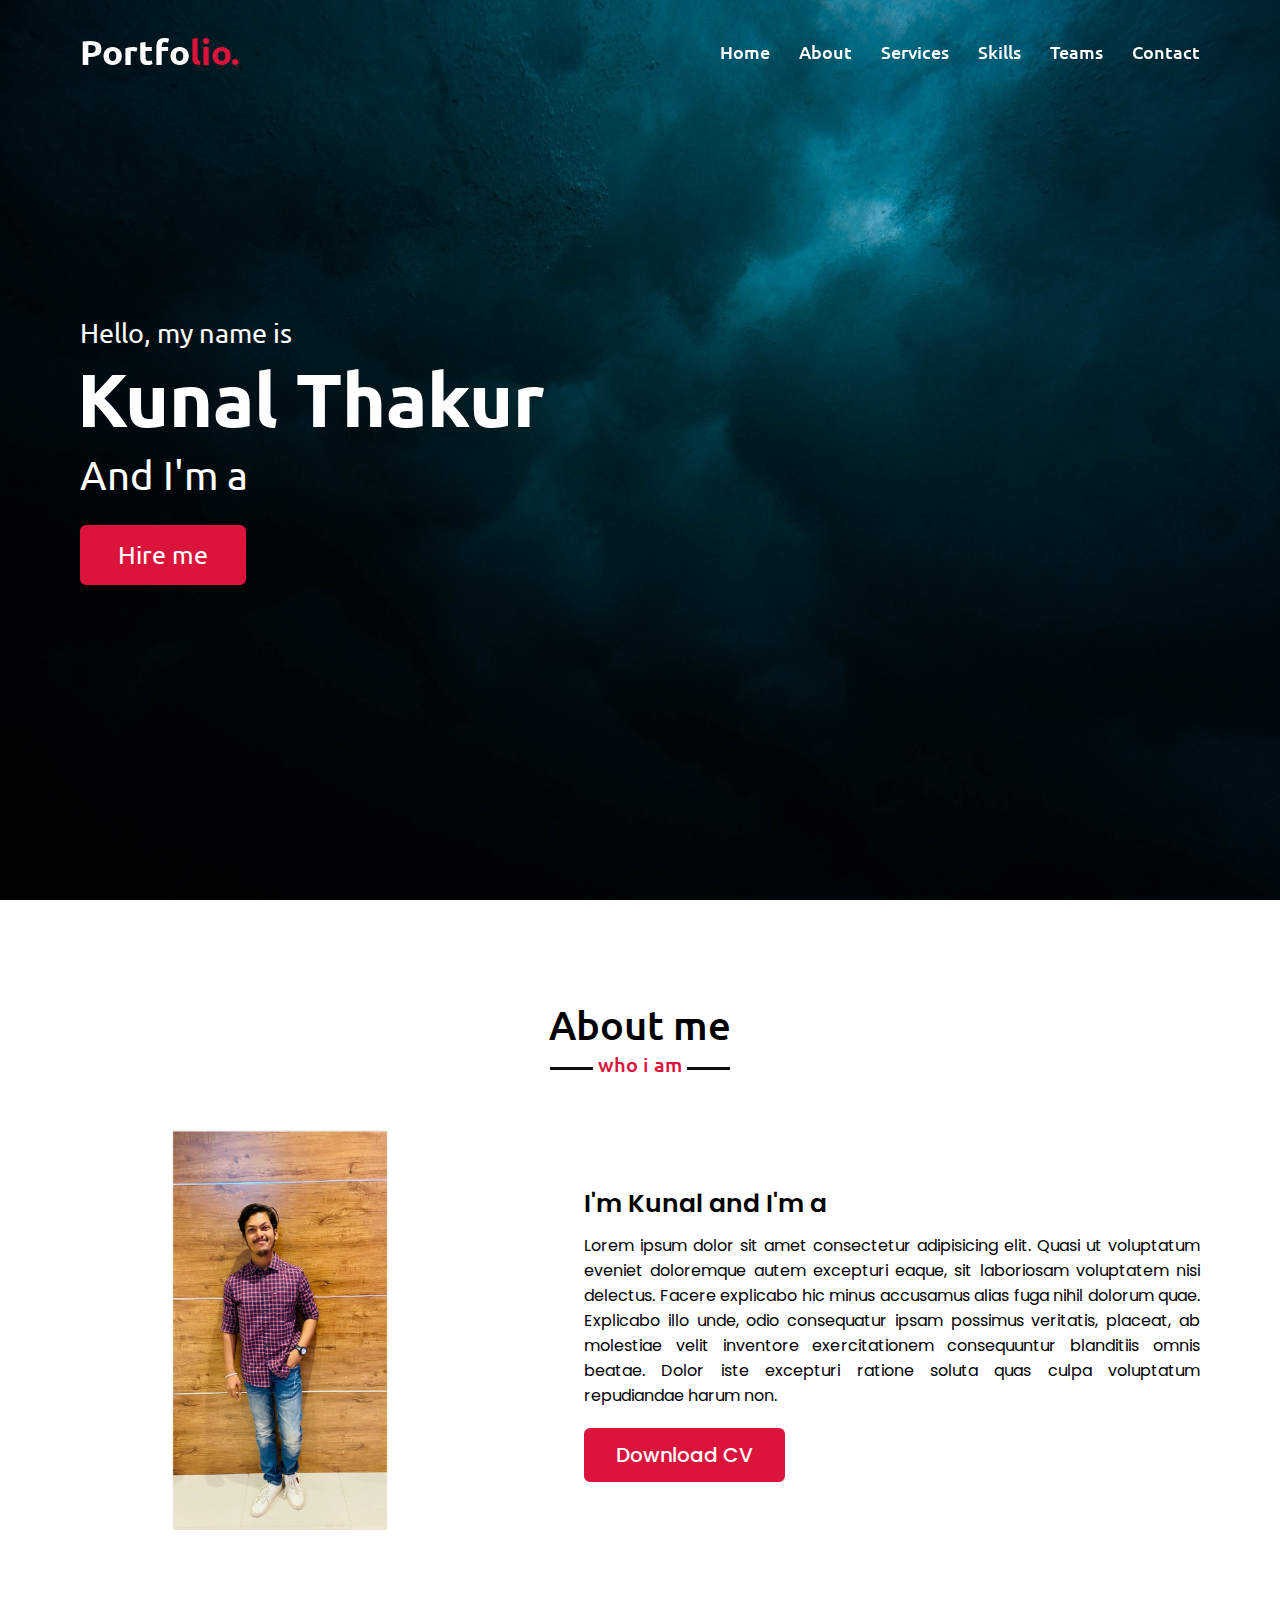
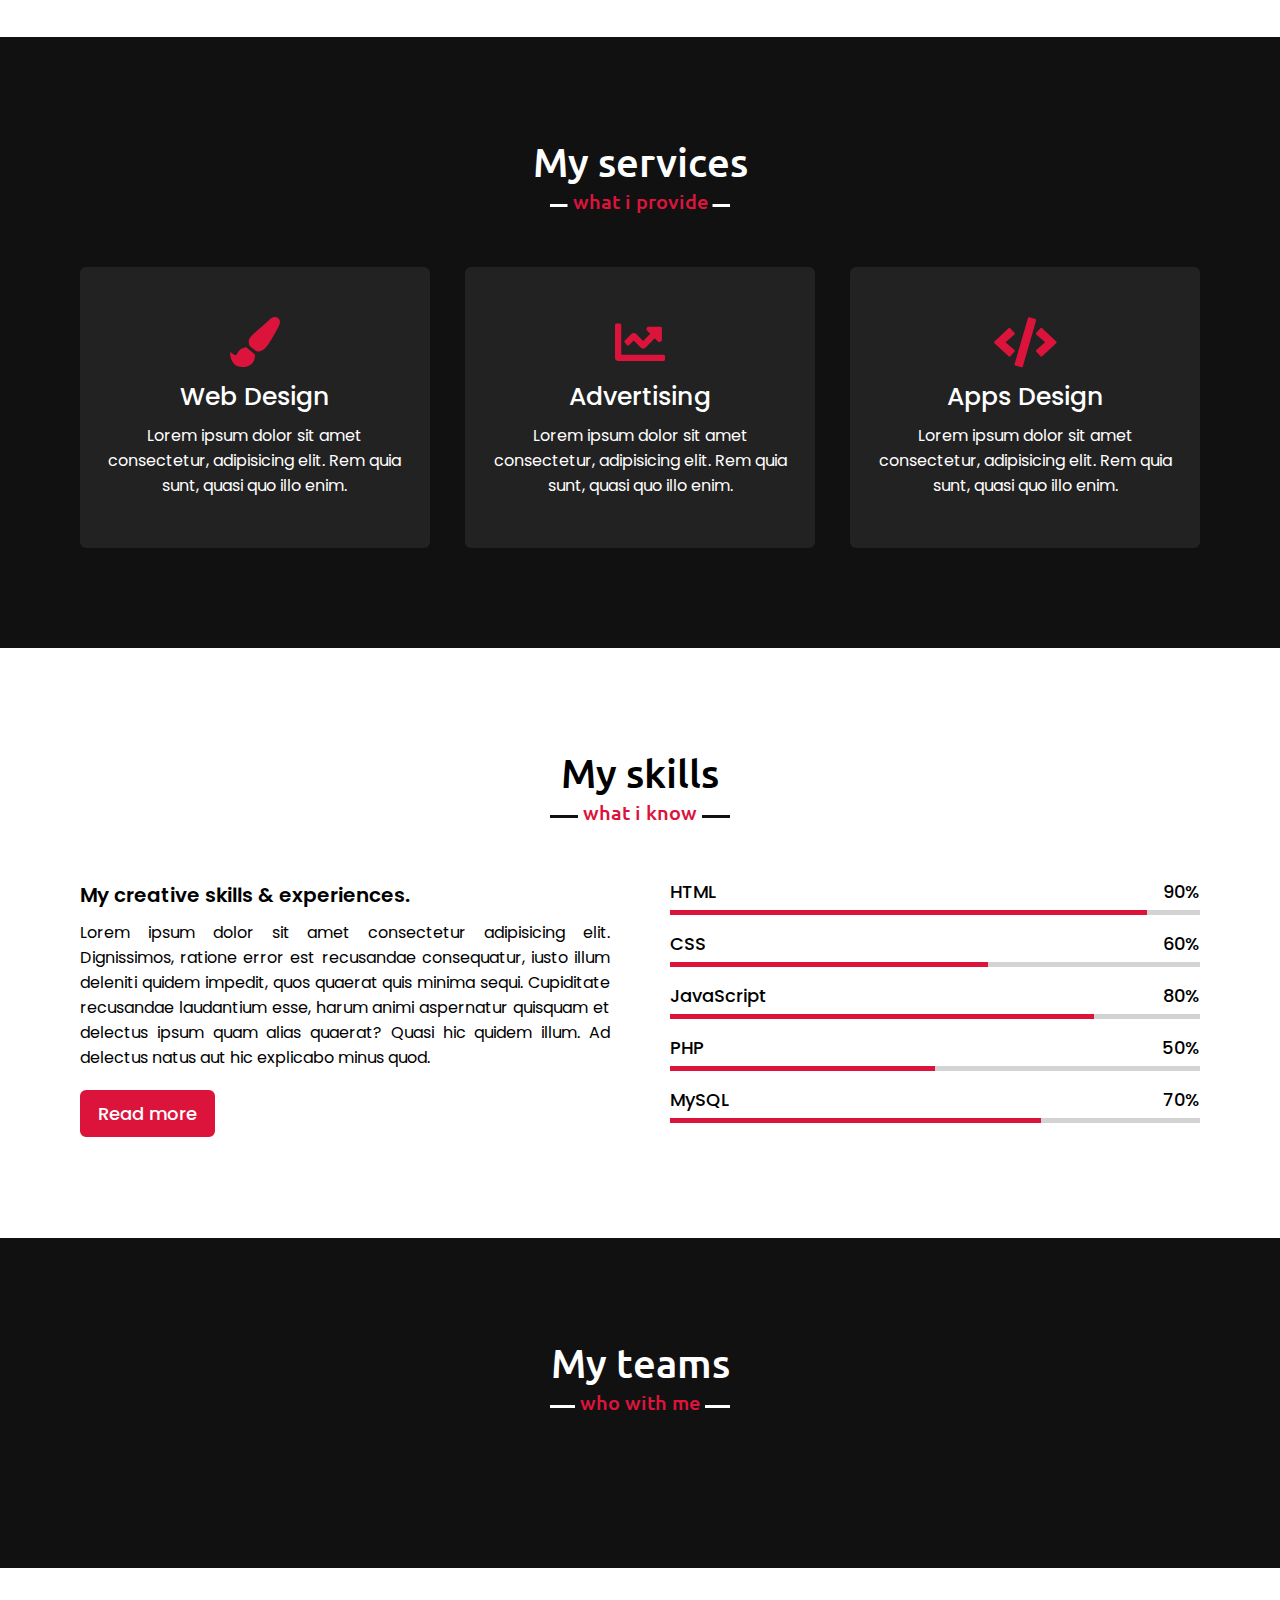
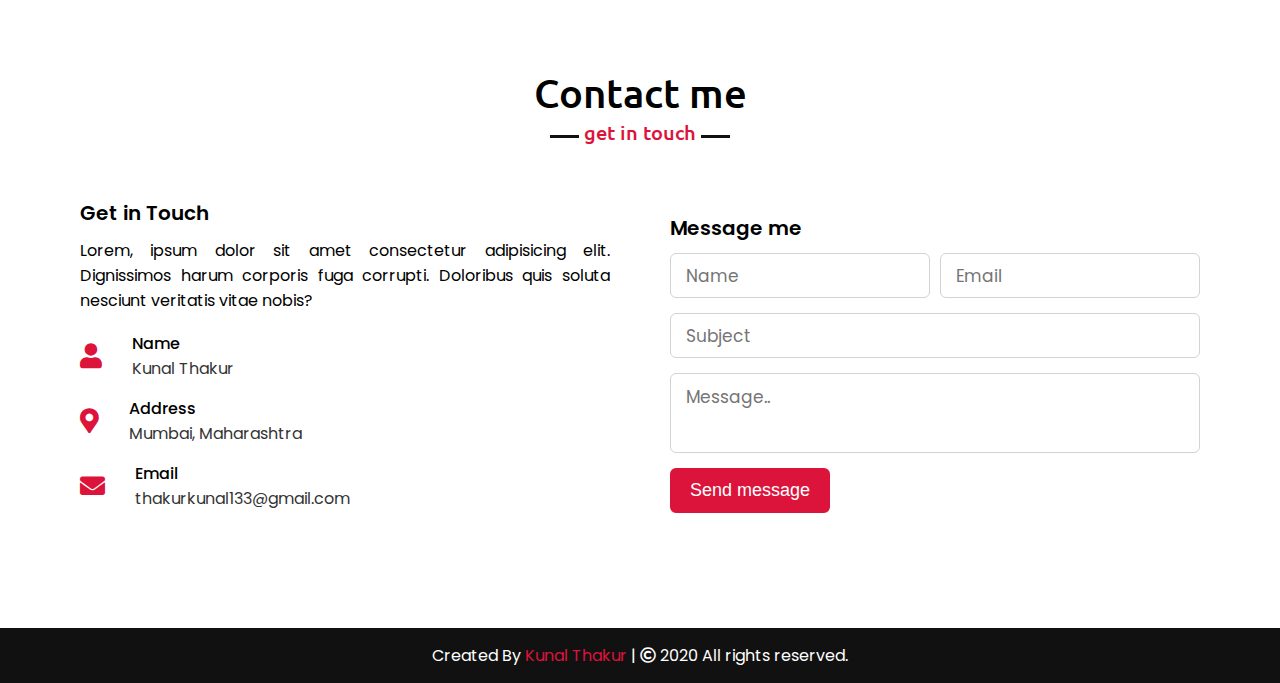
==== personal-portfolio/index.html @ 7581383e "1st project" ====
<!DOCTYPE html>
<html lang="en">

<head>
    <meta charset="UTF-8">
    <meta http-equiv="X-UA-Compatible" content="IE=edge">
    <meta name="viewport" content="width=device-width, initial-scale=1.0">
    <title>Personal Portfolio</title>
</head>

<body>
    <link rel="stylesheet" href="style.css">
    <link rel="stylesheet" href="https://cdnjs.cloudflare.com/ajax/libs/font-awesome/5.15.3/css/all.min.css" />
    <script src="https://code.jquery.com/jquery-3.5.1.min.js"></script>
    <script src="https://cdnjs.cloudflare.com/ajax/libs/typed.js/2.0.11/typed.min.js"></script>
    <script src="https://cdnjs.cloudflare.com/ajax/libs/waypoints/4.0.1/jquery.waypoints.min.js"></script>
    <script src="https://cdnjs.cloudflare.com/ajax/libs/OwlCarousel2/2.3.4/owl.carousel.min.js"></script>
    <script src="https://smtpjs.com/v3/smtp.js"></script>
    <link rel="stylesheet" href="https://cdnjs.cloudflare.com/ajax/libs/OwlCarousel2/2.3.4/assets/owl.carousel.min.css" />
    </head>

    <body>
        <div class="scroll-up-btn">
            <i class="fas fa-angle-up"></i>
        </div>
        <nav class="navbar">
            <div class="max-width">
                <div class="logo"><a href="#">Portfo<span>lio.</span></a></div>
                <ul class="menu">
                    <li><a href="#home" class="menu-btn">Home</a></li>
                    <li><a href="#about" class="menu-btn">About</a></li>
                    <li><a href="#services" class="menu-btn">Services</a></li>
                    <li><a href="#skills" class="menu-btn">Skills</a></li>
                    <li><a href="#teams" class="menu-btn">Teams</a></li>
                    <li><a href="#contact" class="menu-btn">Contact</a></li>
                </ul>
                <div class="menu-btn">
                    <i class="fas fa-bars"></i>
                </div>
            </div>
        </nav>
        <!-- home section start -->
        <section class="home" id="home">
            <div class="max-width">
                <div class="home-content">
                    <div class="text-1">Hello, my name is</div>
                    <div class="text-2">Kunal Thakur</div>
                    <div class="text-3">And I'm a <span class="typing"></span></div>
                    <a href="#">Hire me</a>
                </div>
            </div>
        </section>
        <!-- about section start -->
        <section class="about" id="about">
            <div class="max-width">
                <h2 class="title">About me</h2>
                <div class="about-content">
                    <div class="column left">
                        <img src="WhatsApp Image 2022-02-04 at 9.18.11 AM.jpeg" alt="">
                    </div>
                    <div class="column right">
                        <div class="text">I'm Kunal and I'm a <span class="typing-2"></span></div>
                        <p>Lorem ipsum dolor sit amet consectetur adipisicing elit. Quasi ut voluptatum eveniet doloremque autem excepturi eaque, sit laboriosam voluptatem nisi delectus. Facere explicabo hic minus accusamus alias fuga nihil dolorum quae.
                            Explicabo illo unde, odio consequatur ipsam possimus veritatis, placeat, ab molestiae velit inventore exercitationem consequuntur blanditiis omnis beatae. Dolor iste excepturi ratione soluta quas culpa voluptatum repudiandae
                            harum non.</p>
                        <a href="#">Download CV</a>
                    </div>
                </div>
            </div>
        </section>
        <!-- services section start -->
        <section class="services" id="services">
            <div class="max-width">
                <h2 class="title">My services</h2>
                <div class="serv-content">
                    <div class="card">
                        <div class="box">
                            <i class="fas fa-paint-brush"></i>
                            <div class="text">Web Design</div>
                            <p>Lorem ipsum dolor sit amet consectetur, adipisicing elit. Rem quia sunt, quasi quo illo enim.</p>
                        </div>
                    </div>
                    <div class="card">
                        <div class="box">
                            <i class="fas fa-chart-line"></i>
                            <div class="text">Advertising</div>
                            <p>Lorem ipsum dolor sit amet consectetur, adipisicing elit. Rem quia sunt, quasi quo illo enim.</p>
                        </div>
                    </div>
                    <div class="card">
                        <div class="box">
                            <i class="fas fa-code"></i>
                            <div class="text">Apps Design</div>
                            <p>Lorem ipsum dolor sit amet consectetur, adipisicing elit. Rem quia sunt, quasi quo illo enim.</p>
                        </div>
                    </div>
                </div>
            </div>
            </div>
        </section>
        <!-- skills section start -->
        <section class="skills" id="skills">
            <div class="max-width">
                <h2 class="title">My skills</h2>
                <div class="skills-content">
                    <div class="column left">
                        <div class="text">My creative skills & experiences.</div>
                        <p>Lorem ipsum dolor sit amet consectetur adipisicing elit. Dignissimos, ratione error est recusandae consequatur, iusto illum deleniti quidem impedit, quos quaerat quis minima sequi. Cupiditate recusandae laudantium esse, harum animi
                            aspernatur quisquam et delectus ipsum quam alias quaerat? Quasi hic quidem illum. Ad delectus natus aut hic explicabo minus quod.</p>
                        <a href="#">Read more</a>
                    </div>
                    <div class="column right">
                        <div class="bars">
                            <div class="info">
                                <span>HTML</span>
                                <span>90%</span>
                            </div>
                            <div class="line html"></div>
                        </div>
                        <div class="bars">
                            <div class="info">
                                <span>CSS</span>
                                <span>60%</span>
                            </div>
                            <div class="line css"></div>
                        </div>
                        <div class="bars">
                            <div class="info">
                                <span>JavaScript</span>
                                <span>80%</span>
                            </div>
                            <div class="line js"></div>
                        </div>
                        <div class="bars">
                            <div class="info">
                                <span>PHP</span>
                                <span>50%</span>
                            </div>
                            <div class="line php"></div>
                        </div>
                        <div class="bars">
                            <div class="info">
                                <span>MySQL</span>
                                <span>70%</span>
                            </div>
                            <div class="line mysql"></div>
                        </div>
                    </div>
                </div>
            </div>
        </section>
        <!-- teams section start -->
        <section class="teams" id="teams">
            <div class="max-width">
                <h2 class="title">My teams</h2>
                <div class="carousel owl-carousel">
                    <div class="card">
                        <div class="box">
                            <img src="https://images.unsplash.com/photo-1628890920690-9e29d0019b9b?ixlib=rb-1.2.1&ixid=MnwxMjA3fDB8MHxwaG90by1wYWdlfHx8fGVufDB8fHx8&auto=format&fit=crop&w=387&q=80" alt="">
                            <div class="text">Someone name</div>
                            <p>Lorem ipsum dolor sit amet consectetur adipisicing elit.</p>
                        </div>
                    </div>
                    <div class="card">
                        <div class="box">
                            <img src="https://images.unsplash.com/photo-1604072366595-e75dc92d6bdc?ixlib=rb-1.2.1&ixid=MnwxMjA3fDB8MHxwaG90by1wYWdlfHx8fGVufDB8fHx8&auto=format&fit=crop&w=387&q=80" alt="">
                            <div class="text">Someone name</div>
                            <p>Lorem ipsum dolor sit amet consectetur adipisicing elit.</p>
                        </div>
                    </div>
                    <div class="card">
                        <div class="box">
                            <img src="https://images.unsplash.com/photo-1619895862022-09114b41f16f?ixlib=rb-1.2.1&ixid=MnwxMjA3fDB8MHxwaG90by1wYWdlfHx8fGVufDB8fHx8&auto=format&fit=crop&w=1170&q=80" alt="">
                            <div class="text">Someone name</div>
                            <p>Lorem ipsum dolor sit amet consectetur adipisicing elit.</p>
                        </div>
                    </div>
                    <div class="card">
                        <div class="box">
                            <img src="https://images.unsplash.com/photo-1600180758890-6b94519a8ba6?ixlib=rb-1.2.1&ixid=MnwxMjA3fDB8MHxwaG90by1wYWdlfHx8fGVufDB8fHx8&auto=format&fit=crop&w=1170&q=80" alt="">
                            <div class="text">Someone name</div>
                            <p>Lorem ipsum dolor sit amet consectetur adipisicing elit.</p>
                        </div>
                    </div>
                    <div class="card">
                        <div class="box">
                            <img src="https://images.unsplash.com/photo-1603415526960-f7e0328c63b1?ixlib=rb-1.2.1&ixid=MnwxMjA3fDB8MHxwaG90by1wYWdlfHx8fGVufDB8fHx8&auto=format&fit=crop&w=1170&q=80" alt="">
                            <div class="text">Someone name</div>
                            <p>Lorem ipsum dolor sit amet consectetur adipisicing elit.</p>
                        </div>
                    </div>
                </div>
            </div>
        </section>
        <!-- contact section start -->
        <section class="contact" id="contact">
            <div class="max-width">
                <h2 class="title">Contact me</h2>
                <div class="contact-content">
                    <div class="column left">
                        <div class="text">Get in Touch</div>
                        <p>Lorem, ipsum dolor sit amet consectetur adipisicing elit. Dignissimos harum corporis fuga corrupti. Doloribus quis soluta nesciunt veritatis vitae nobis?</p>
                        <div class="icons">
                            <div class="row">
                                <i class="fas fa-user"></i>
                                <div class="info">
                                    <div class="head">Name</div>
                                    <div class="sub-title">Kunal Thakur</div>
                                </div>
                            </div>
                            <div class="row">
                                <i class="fas fa-map-marker-alt"></i>
                                <div class="info">
                                    <div class="head">Address</div>
                                    <div class="sub-title">Mumbai, Maharashtra</div>
                                </div>
                            </div>
                            <div class="row">
                                <i class="fas fa-envelope"></i>
                                <div class="info">
                                    <div class="head">Email</div>
                                    <div class="sub-title">thakurkunal133@gmail.com</div>
                                </div>
                            </div>
                        </div>
                    </div>
                    <div class="column right">
                        <div class="text">Message me</div>
                        <form onsubmit="sendEmail(); reset(); return false;">
                            <div class="fields">
                                <div class="field name">
                                    <input id="name" type="text" placeholder="Name" required>
                                </div>
                                <div class="field email">
                                    <input id="email" type="email" placeholder="Email" required>
                                </div>
                            </div>
                            <div class="field">
                                <input id="subject" type="text" placeholder="Subject" required>
                            </div>
                            <div class="field textarea">
                                <textarea id="message" cols="30" rows="10" placeholder="Message.." required></textarea>
                            </div>
                            <div class="button-area">
                                <button type="submit">Send message</button>
                            </div>
                        </form>
                    </div>
                </div>
            </div>
        </section>
        <!-- footer section start -->
        <footer>
            <span>Created By <a href="https://codepen.io/kunal_developer">Kunal Thakur</a> | <span class="far fa-copyright"></span> 2020 All rights reserved.</span>
        </footer>

        <script>
            // console.log(document.getElementById("email"));
            console.log("hello");
            let kunal = document.getElementById("email");
            console.log(kunal);

            function sendEmail() {
                let emails = document.getElementById("email").value;
                console.log(emails);
                Email.send({
                    Host: "smtp.elasticemail.com",
                    Username: "thakurkunal133@gmail.com",
                    Password: "8F40241579D0DFCDE8A851588EB0DD0377E4",
                    To: 'kunalcodere03@gmail.com',
                    From: emails,
                    Subject: "New Contact form Enquiry",
                    Body: "Name: " + document.getElementById("name").value +
                        "<br> Email: " + document.getElementById("email").value +
                        "<br> Subject: " + document.getElementById("subject").value +
                        "<br> Message: " + document.getElementById("message").value
                }).then(
                    message => alert("Thanks You! Your Message is sent to Owner")
                );
            }
            $(document).ready(function() {
                $(window).scroll(function() {
                    // sticky navbar on scroll script
                    if (this.scrollY > 20) {
                        $('.navbar').addClass("sticky");
                    } else {
                        $('.navbar').removeClass("sticky");
                    }

                    // scroll-up button show/hide script
                    if (this.scrollY > 500) {
                        $('.scroll-up-btn').addClass("show");
                    } else {
                        $('.scroll-up-btn').removeClass("show");
                    }
                });
                // slide-up script
                $('.scroll-up-btn').click(function() {
                    $('html').animate({
                        scrollTop: 0
                    });
                    // removing smooth scroll on slide-up button click
                    $('html').css("scrollBehavior", "auto");
                });
                $('.navbar .menu li a').click(function() {
                    // applying again smooth scroll on menu items click
                    $('html').css("scrollBehavior", "smooth");
                });
                // toggle menu/navbar script
                $('.menu-btn').click(function() {
                    $('.navbar .menu').toggleClass("active");
                    $('.menu-btn i').toggleClass("active");
                });
                // typing text animation script
                var typed = new Typed(".typing", {
                    strings: ["YouTuber", "Developer", "Blogger", "Designer", "Freelancer"],
                    typeSpeed: 100,
                    backSpeed: 60,
                    loop: true
                });
                var typed = new Typed(".typing-2", {
                    strings: ["YouTuber", "Developer", "Blogger", "Designer", "Freelancer"],
                    typeSpeed: 100,
                    backSpeed: 60,
                    loop: true
                });
                // owl carousel script
                $('.carousel').owlCarousel({
                    margin: 20,
                    loop: true,
                    autoplay: true,
                    autoplayTimeOut: 2000,
                    autoplayHoverPause: true,
                    responsive: {
                        0: {
                            items: 1,
                            nav: false
                        },
                        600: {
                            items: 2,
                            nav: false
                        },
                        1000: {
                            items: 3,
                            nav: false
                        }
                    }
                });
            });
        </script>



    </body>


</html>
---- personal-portfolio/style.css ----
/*  import google fonts */

@import url('https://fonts.googleapis.com/css2?family=Poppins:wght@400;500;600;700&family=Ubuntu:wght@400;500;700&display=swap');
* {
    margin: 0;
    padding: 0;
    box-sizing: border-box;
    text-decoration: none;
}

html {
    scroll-behavior: smooth;
}


/* custom scroll bar */

::-webkit-scrollbar {
    width: 10px;
}

::-webkit-scrollbar-track {
    background: #f1f1f1;
}

::-webkit-scrollbar-thumb {
    background: #888;
}

::-webkit-scrollbar-thumb:hover {
    background: #555;
}


/* all similar content styling codes */

section {
    padding: 100px 0;
}

.max-width {
    max-width: 1300px;
    padding: 0 80px;
    margin: auto;
}

.about,
.services,
.skills,
.teams,
.contact,
footer {
    font-family: 'Poppins', sans-serif;
}

.about .about-content,
.services .serv-content,
.skills .skills-content,
.contact .contact-content {
    display: flex;
    flex-wrap: wrap;
    align-items: center;
    justify-content: space-between;
}

section .title {
    position: relative;
    text-align: center;
    font-size: 40px;
    font-weight: 500;
    margin-bottom: 60px;
    padding-bottom: 20px;
    font-family: 'Ubuntu', sans-serif;
}

section .title::before {
    content: "";
    position: absolute;
    bottom: 0px;
    left: 50%;
    width: 180px;
    height: 3px;
    background: #111;
    transform: translateX(-50%);
}

section .title::after {
    position: absolute;
    bottom: -8px;
    left: 50%;
    font-size: 20px;
    color: crimson;
    padding: 0 5px;
    background: #fff;
    transform: translateX(-50%);
}


/* navbar styling */

.navbar {
    position: fixed;
    width: 100%;
    z-index: 999;
    padding: 30px 0;
    font-family: 'Ubuntu', sans-serif;
    transition: all 0.3s ease;
}

.navbar.sticky {
    padding: 15px 0;
    background: crimson;
}

.navbar .max-width {
    display: flex;
    align-items: center;
    justify-content: space-between;
}

.navbar .logo a {
    color: #fff;
    font-size: 35px;
    font-weight: 600;
}

.navbar .logo a span {
    color: crimson;
    transition: all 0.3s ease;
}

.navbar.sticky .logo a span {
    color: #fff;
}

.navbar .menu li {
    list-style: none;
    display: inline-block;
}

.navbar .menu li a {
    display: block;
    color: #fff;
    font-size: 18px;
    font-weight: 500;
    margin-left: 25px;
    transition: color 0.3s ease;
}

.navbar .menu li a:hover {
    background-color: #fff;
    border-radius: 5px;
    color: crimson;
}

.navbar.sticky .menu li a:hover {
    color: #fff;
}


/* menu btn styling */

.menu-btn {
    color: #fff;
    font-size: 23px;
    cursor: pointer;
    display: none;
}

.scroll-up-btn {
    position: fixed;
    height: 45px;
    width: 42px;
    background: crimson;
    right: 30px;
    bottom: 10px;
    text-align: center;
    line-height: 45px;
    color: #fff;
    z-index: 9999;
    font-size: 30px;
    border-radius: 6px;
    border-bottom-width: 2px;
    cursor: pointer;
    opacity: 0;
    pointer-events: none;
    transition: all 0.3s ease;
}

.scroll-up-btn.show {
    bottom: 30px;
    opacity: 1;
    pointer-events: auto;
}

.scroll-up-btn:hover {
    filter: brightness(90%);
}


/* home section styling */

.home {
    display: flex;
    background: url("jeremy-bishop-G9i_plbfDgk-unsplash.jpg") no-repeat center;
    height: 100vh;
    color: #fff;
    min-height: 500px;
    background-size: cover;
    background-attachment: fixed;
    font-family: 'Ubuntu', sans-serif;
}

.home .max-width {
    width: 100%;
    display: flex;
}

.home .max-width .row {
    margin-right: 0;
}

.home .home-content .text-1 {
    font-size: 27px;
}

.home .home-content .text-2 {
    font-size: 75px;
    font-weight: 600;
    margin-left: -3px;
}

.home .home-content .text-3 {
    font-size: 40px;
    margin: 5px 0;
}

.home .home-content .text-3 span {
    color: crimson;
    font-weight: 500;
}

.home .home-content a {
    display: inline-block;
    background: crimson;
    color: #fff;
    font-size: 25px;
    padding: 12px 36px;
    margin-top: 20px;
    font-weight: 400;
    border-radius: 6px;
    border: 2px solid crimson;
    transition: all 0.3s ease;
}

.home .home-content a:hover {
    color: crimson;
    background: none;
}


/* about section styling */

.about .title::after {
    content: "who i am";
}

.about .about-content .left {
    width: 45%;
}

.about .about-content .left img {
    height: 400px;
    width: 400px;
    object-fit: cover;
    border-radius: 6px;
}

.about .about-content .right {
    width: 55%;
}

.about .about-content .right .text {
    font-size: 25px;
    font-weight: 600;
    margin-bottom: 10px;
}

.about .about-content .right .text span {
    color: crimson;
}

.about .about-content .right p {
    text-align: justify;
}

.about .about-content .right a {
    display: inline-block;
    background: crimson;
    color: #fff;
    font-size: 20px;
    font-weight: 500;
    padding: 10px 30px;
    margin-top: 20px;
    border-radius: 6px;
    border: 2px solid crimson;
    transition: all 0.3s ease;
}

.about .about-content .right a:hover {
    color: crimson;
    background: none;
}


/* services section styling */

.services,
.teams {
    color: #fff;
    background: #111;
}

.services .title::before,
.teams .title::before {
    background: #fff;
}

.services .title::after,
.teams .title::after {
    background: #111;
    content: "what i provide";
}

.services .serv-content .card {
    width: calc(33% - 20px);
    background: #222;
    text-align: center;
    border-radius: 6px;
    padding: 50px 25px;
    cursor: pointer;
    transition: all 0.3s ease;
}

.services .serv-content .card:hover {
    background: crimson;
}

.services .serv-content .card .box {
    transition: all 0.3s ease;
}

.services .serv-content .card:hover .box {
    transform: scale(1.05);
}

.services .serv-content .card i {
    font-size: 50px;
    color: crimson;
    transition: color 0.3s ease;
}

.services .serv-content .card:hover i {
    color: #fff;
}

.services .serv-content .card .text {
    font-size: 25px;
    font-weight: 500;
    margin: 10px 0 7px 0;
}


/* skills section styling */

.skills .title::after {
    content: "what i know";
}

.skills .skills-content .column {
    width: calc(50% - 30px);
}

.skills .skills-content .left .text {
    font-size: 20px;
    font-weight: 600;
    margin-bottom: 10px;
}

.skills .skills-content .left p {
    text-align: justify;
}

.skills .skills-content .left a {
    display: inline-block;
    background: crimson;
    color: #fff;
    font-size: 18px;
    font-weight: 500;
    padding: 8px 16px;
    margin-top: 20px;
    border-radius: 6px;
    border: 2px solid crimson;
    transition: all 0.3s ease;
}

.skills .skills-content .left a:hover {
    color: crimson;
    background: none;
}

.skills .skills-content .right .bars {
    margin-bottom: 15px;
}

.skills .skills-content .right .info {
    display: flex;
    margin-bottom: 5px;
    align-items: center;
    justify-content: space-between;
}

.skills .skills-content .right span {
    font-weight: 500;
    font-size: 18px;
}

.skills .skills-content .right .line {
    height: 5px;
    width: 100%;
    background: lightgrey;
    position: relative;
}

.skills .skills-content .right .line::before {
    content: "";
    position: absolute;
    height: 100%;
    left: 0;
    top: 0;
    background: crimson;
}

.skills-content .right .html::before {
    width: 90%;
}

.skills-content .right .css::before {
    width: 60%;
}

.skills-content .right .js::before {
    width: 80%;
}

.skills-content .right .php::before {
    width: 50%;
}

.skills-content .right .mysql::before {
    width: 70%;
}


/* teams section styling */

.teams .title::after {
    content: "who with me";
}

.teams .carousel .card {
    background: #222;
    border-radius: 6px;
    padding: 25px 35px;
    text-align: center;
    overflow: hidden;
    transition: all 0.3s ease;
}

.teams .carousel .card:hover {
    background: crimson;
}

.teams .carousel .card .box {
    display: flex;
    flex-direction: column;
    align-items: center;
    justify-content: center;
    transition: all 0.3s ease;
}

.teams .carousel .card:hover .box {
    transform: scale(1.05);
}

.teams .carousel .card .text {
    font-size: 25px;
    font-weight: 500;
    margin: 10px 0 7px 0;
}

.teams .carousel .card img {
    height: 150px;
    width: 150px;
    object-fit: cover;
    border-radius: 50%;
    border: 5px solid crimson;
    transition: all 0.3s ease;
}

.teams .carousel .card:hover img {
    border-color: #fff;
}

.owl-dots {
    text-align: center;
    margin-top: 20px;
}

.owl-dot {
    height: 13px;
    width: 13px;
    margin: 0 5px;
    outline: none!important;
    border-radius: 50%;
    border: 2px solid crimson!important;
    transition: all 0.3s ease;
}

.owl-dot.active {
    width: 35px;
    border-radius: 14px;
}

.owl-dot.active,
.owl-dot:hover {
    background: crimson!important;
}


/* contact section styling */

.contact .title::after {
    content: "get in touch";
}

.contact .contact-content .column {
    width: calc(50% - 30px);
}

.contact .contact-content .text {
    font-size: 20px;
    font-weight: 600;
    margin-bottom: 10px;
}

.contact .contact-content .left p {
    text-align: justify;
}

.contact .contact-content .left .icons {
    margin: 10px 0;
}

.contact .contact-content .row {
    display: flex;
    height: 65px;
    align-items: center;
}

.contact .contact-content .row .info {
    margin-left: 30px;
}

.contact .contact-content .row i {
    font-size: 25px;
    color: crimson;
}

.contact .contact-content .info .head {
    font-weight: 500;
}

.contact .contact-content .info .sub-title {
    color: #333;
}

.contact .right form .fields {
    display: flex;
}

.contact .right form .field,
.contact .right form .fields .field {
    height: 45px;
    width: 100%;
    margin-bottom: 15px;
}

.contact .right form .textarea {
    height: 80px;
    width: 100%;
}

.contact .right form .name {
    margin-right: 10px;
}

.contact .right form .field input,
.contact .right form .textarea textarea {
    height: 100%;
    width: 100%;
    border: 1px solid lightgrey;
    border-radius: 6px;
    outline: none;
    padding: 0 15px;
    font-size: 17px;
    font-family: 'Poppins', sans-serif;
    transition: all 0.3s ease;
}

.contact .right form .field input:focus,
.contact .right form .textarea textarea:focus {
    border-color: #b3b3b3;
}

.contact .right form .textarea textarea {
    padding-top: 10px;
    resize: none;
}

.contact .right form .button-area {
    display: flex;
    align-items: center;
}

.right form .button-area button {
    color: #fff;
    display: block;
    width: 160px!important;
    height: 45px;
    outline: none;
    font-size: 18px;
    font-weight: 500;
    border-radius: 6px;
    cursor: pointer;
    flex-wrap: nowrap;
    background: crimson;
    border: 2px solid crimson;
    transition: all 0.3s ease;
}

.right form .button-area button:hover {
    color: crimson;
    background: none;
}


/* footer section styling */

footer {
    background: #111;
    padding: 15px 23px;
    color: #fff;
    text-align: center;
}

footer span a {
    color: crimson;
    text-decoration: none;
}

footer span a:hover {
    text-decoration: underline;
}


/* responsive media query start */

@media (max-width: 1104px) {
    .about .about-content .left img {
        height: 350px;
        width: 350px;
    }
}

@media (max-width: 991px) {
    .max-width {
        padding: 0 50px;
    }
}

@media (max-width: 947px) {
    .menu-btn {
        display: block;
        z-index: 999;
    }
    .menu-btn i.active:before {
        content: "\f00d";
    }
    .navbar .menu {
        position: fixed;
        height: 100vh;
        width: 100%;
        left: -100%;
        top: 0;
        background: #111;
        text-align: center;
        padding-top: 80px;
        transition: all 0.3s ease;
    }
    .navbar .menu.active {
        left: 0;
    }
    .navbar .menu li {
        display: block;
    }
    .navbar .menu li a {
        display: inline-block;
        margin: 20px 0;
        font-size: 25px;
    }
    .home .home-content .text-2 {
        font-size: 70px;
    }
    .home .home-content .text-3 {
        font-size: 35px;
    }
    .home .home-content a {
        font-size: 23px;
        padding: 10px 30px;
    }
    .max-width {
        max-width: 930px;
    }
    .about .about-content .column {
        width: 100%;
    }
    .about .about-content .left {
        display: flex;
        justify-content: center;
        margin: 0 auto 60px;
    }
    .about .about-content .right {
        flex: 100%;
    }
    .services .serv-content .card {
        width: calc(50% - 10px);
        margin-bottom: 20px;
    }
    .skills .skills-content .column,
    .contact .contact-content .column {
        width: 100%;
        margin-bottom: 35px;
    }
}

@media (max-width: 690px) {
    .max-width {
        padding: 0 23px;
    }
    .home .home-content .text-2 {
        font-size: 60px;
    }
    .home .home-content .text-3 {
        font-size: 32px;
    }
    .home .home-content a {
        font-size: 20px;
    }
    .services .serv-content .card {
        width: 100%;
    }
}
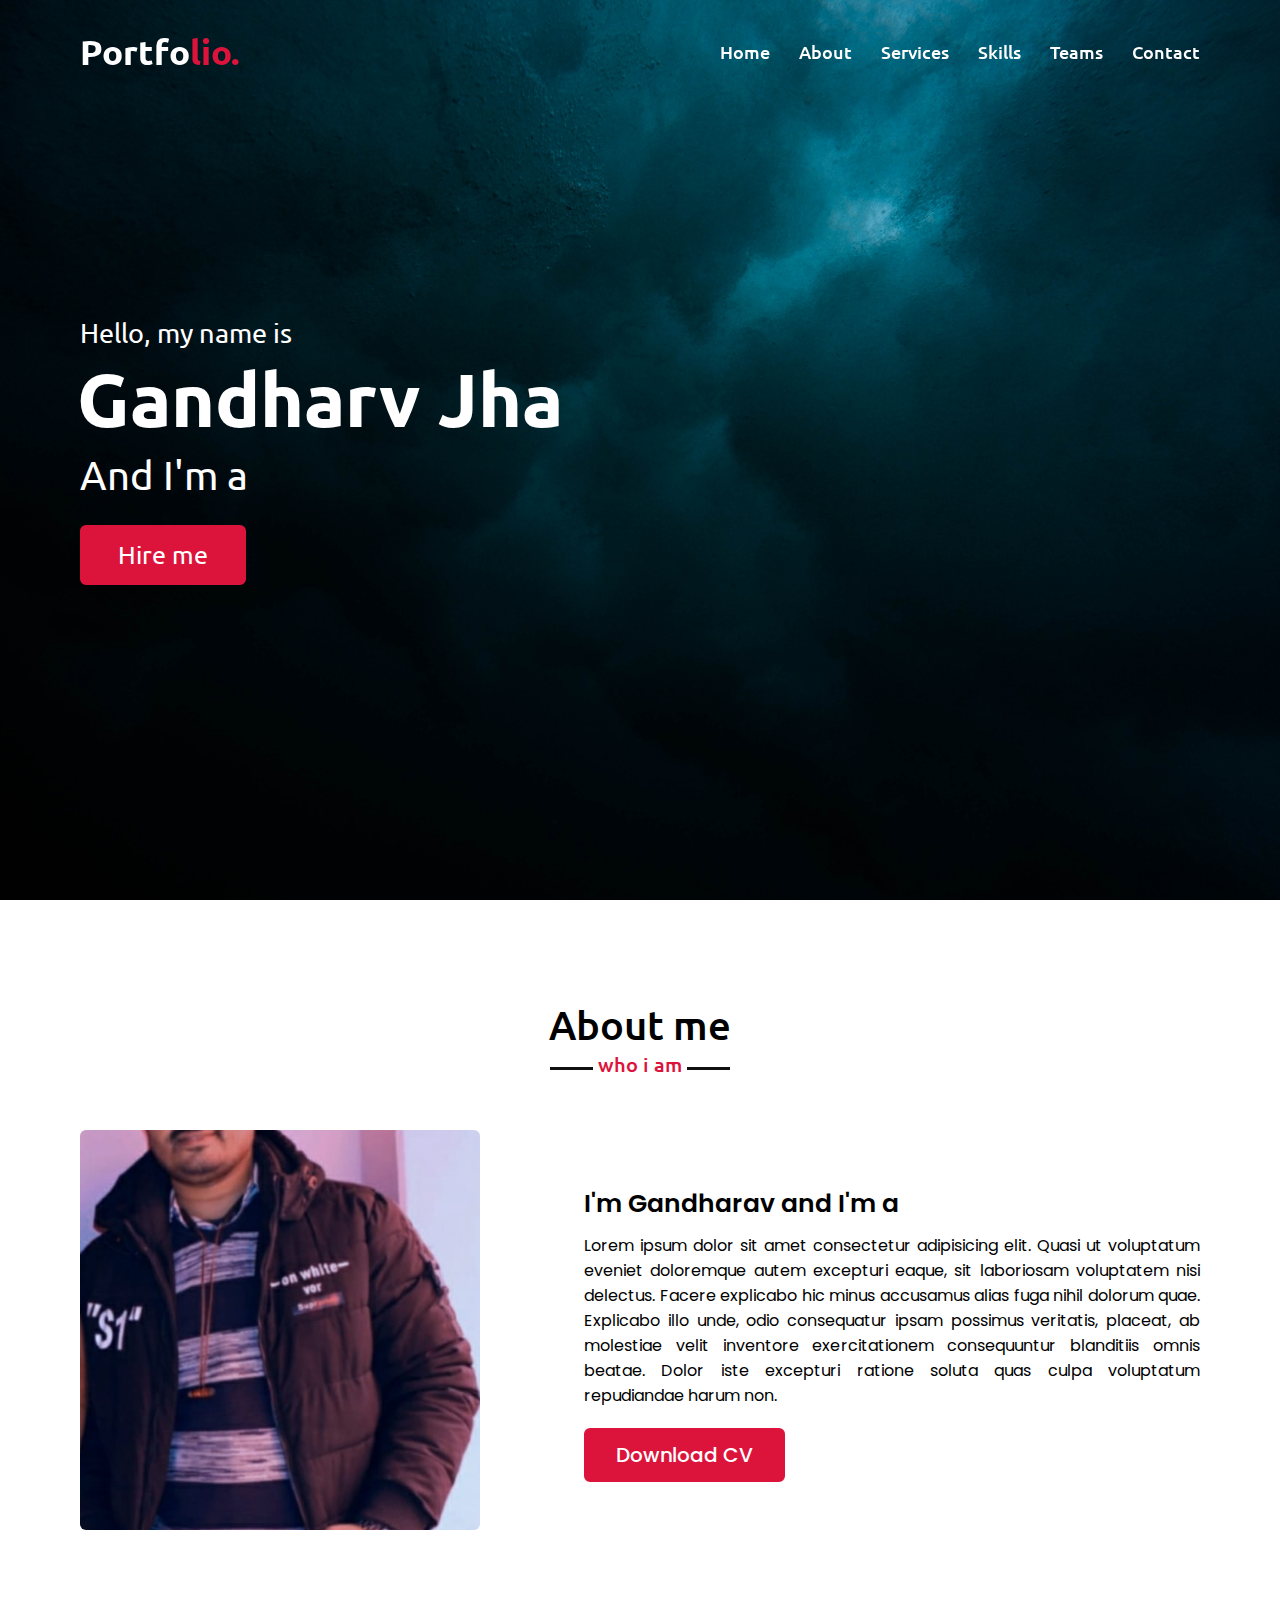
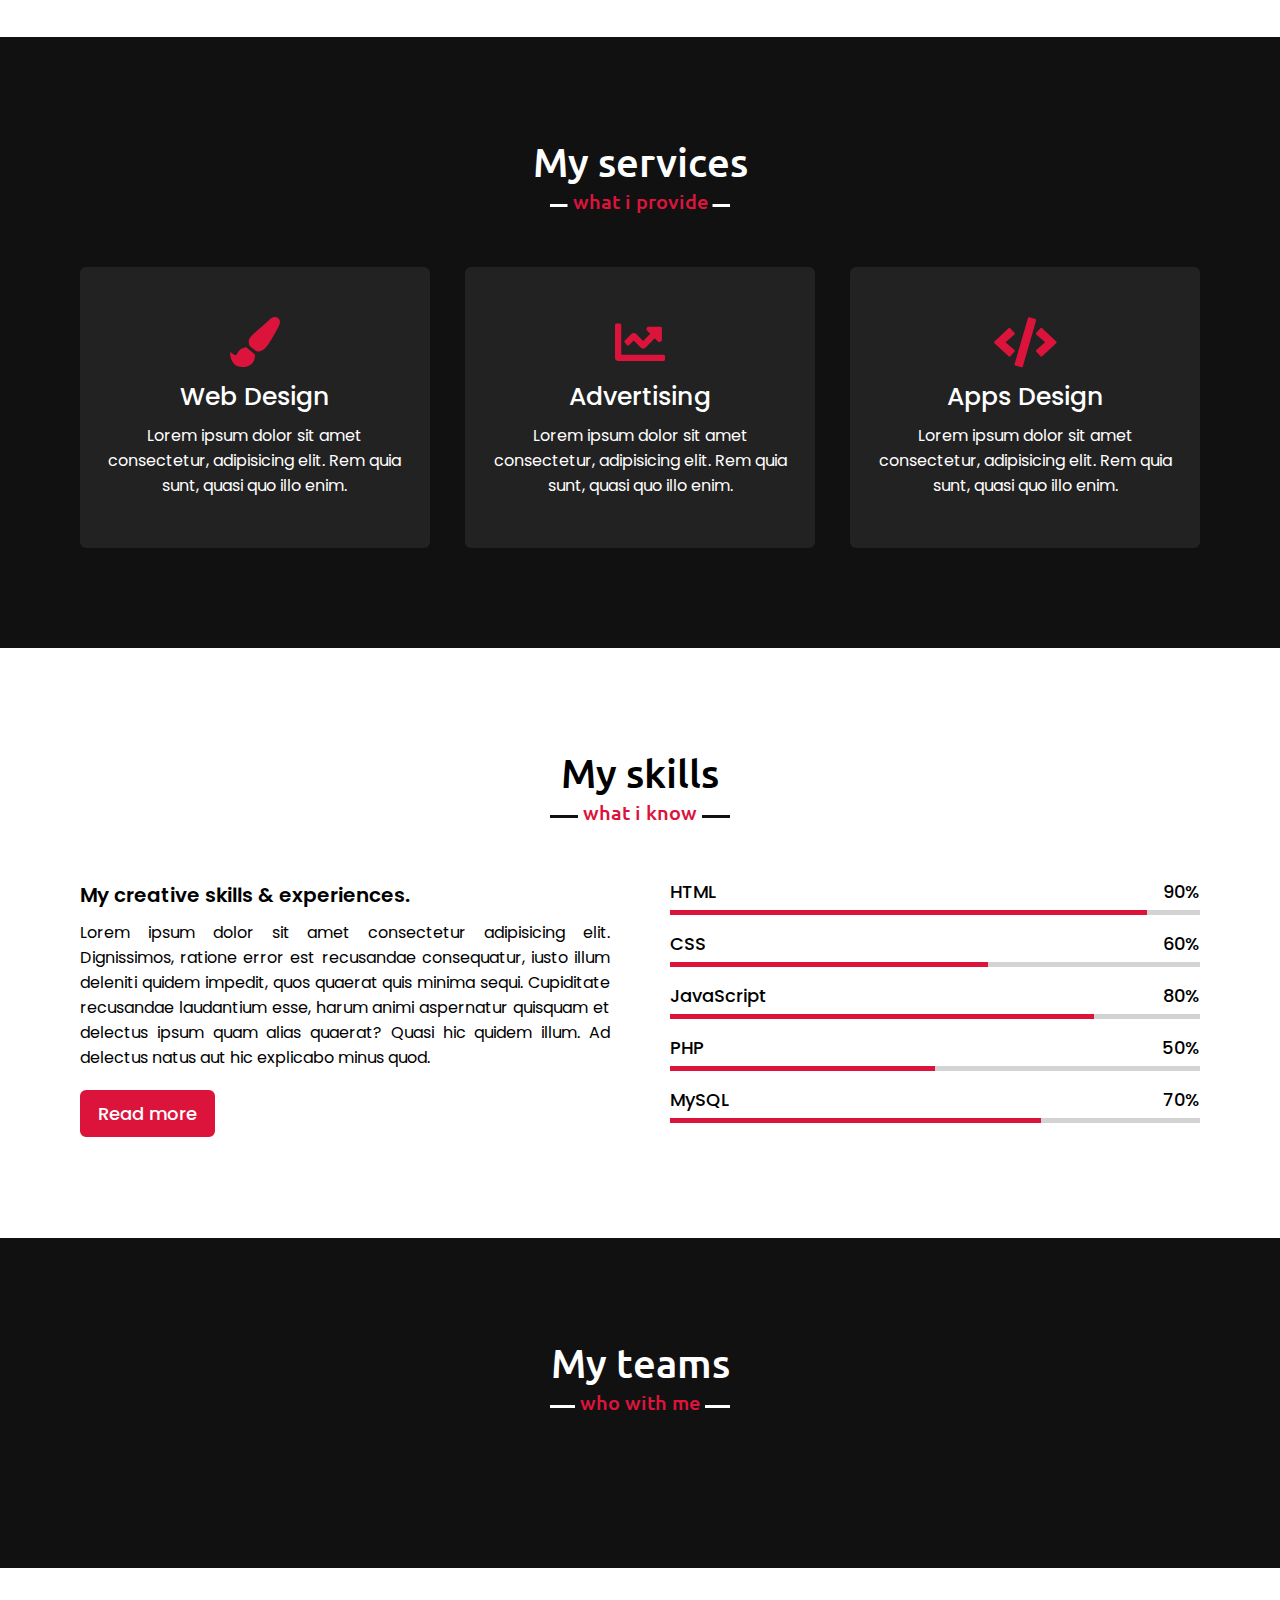
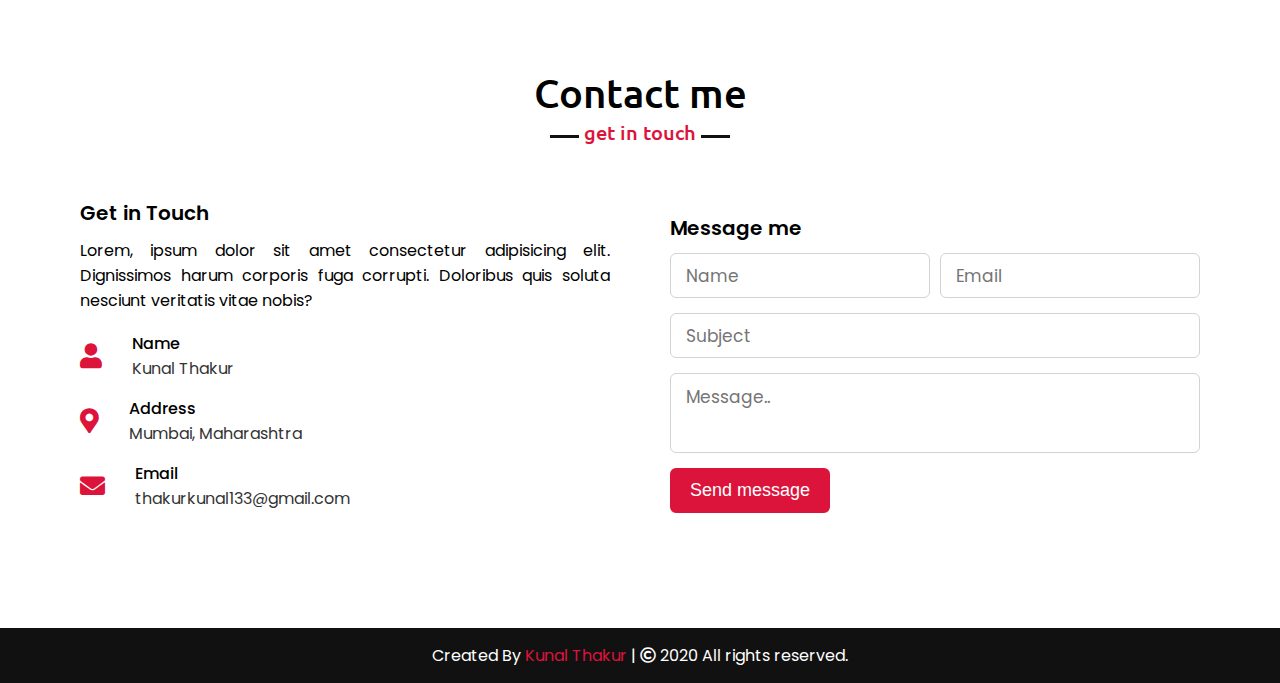
==== commit 6eb279e7: "Update index.html" ====
--- a/personal-portfolio/index.html
+++ b/personal-portfolio/index.html
@@ -44,7 +44,7 @@
             <div class="max-width">
                 <div class="home-content">
                     <div class="text-1">Hello, my name is</div>
-                    <div class="text-2">Kunal Thakur</div>
+                    <div class="text-2">Gandharv Jha</div>
                     <div class="text-3">And I'm a <span class="typing"></span></div>
                     <a href="#">Hire me</a>
                 </div>
@@ -56,10 +56,10 @@
                 <h2 class="title">About me</h2>
                 <div class="about-content">
                     <div class="column left">
-                        <img src="WhatsApp Image 2022-02-04 at 9.18.11 AM.jpeg" alt="">
+                        <img src="WhatsApp Image 2022-02-17 at 9.40.03 PM.jpeg" alt="">
                     </div>
                     <div class="column right">
-                        <div class="text">I'm Kunal and I'm a <span class="typing-2"></span></div>
+                        <div class="text">I'm Gandharav and I'm a <span class="typing-2"></span></div>
                         <p>Lorem ipsum dolor sit amet consectetur adipisicing elit. Quasi ut voluptatum eveniet doloremque autem excepturi eaque, sit laboriosam voluptatem nisi delectus. Facere explicabo hic minus accusamus alias fuga nihil dolorum quae.
                             Explicabo illo unde, odio consequatur ipsam possimus veritatis, placeat, ab molestiae velit inventore exercitationem consequuntur blanditiis omnis beatae. Dolor iste excepturi ratione soluta quas culpa voluptatum repudiandae
                             harum non.</p>
@@ -354,4 +354,4 @@
     </body>
 
 
-</html>+</html>
